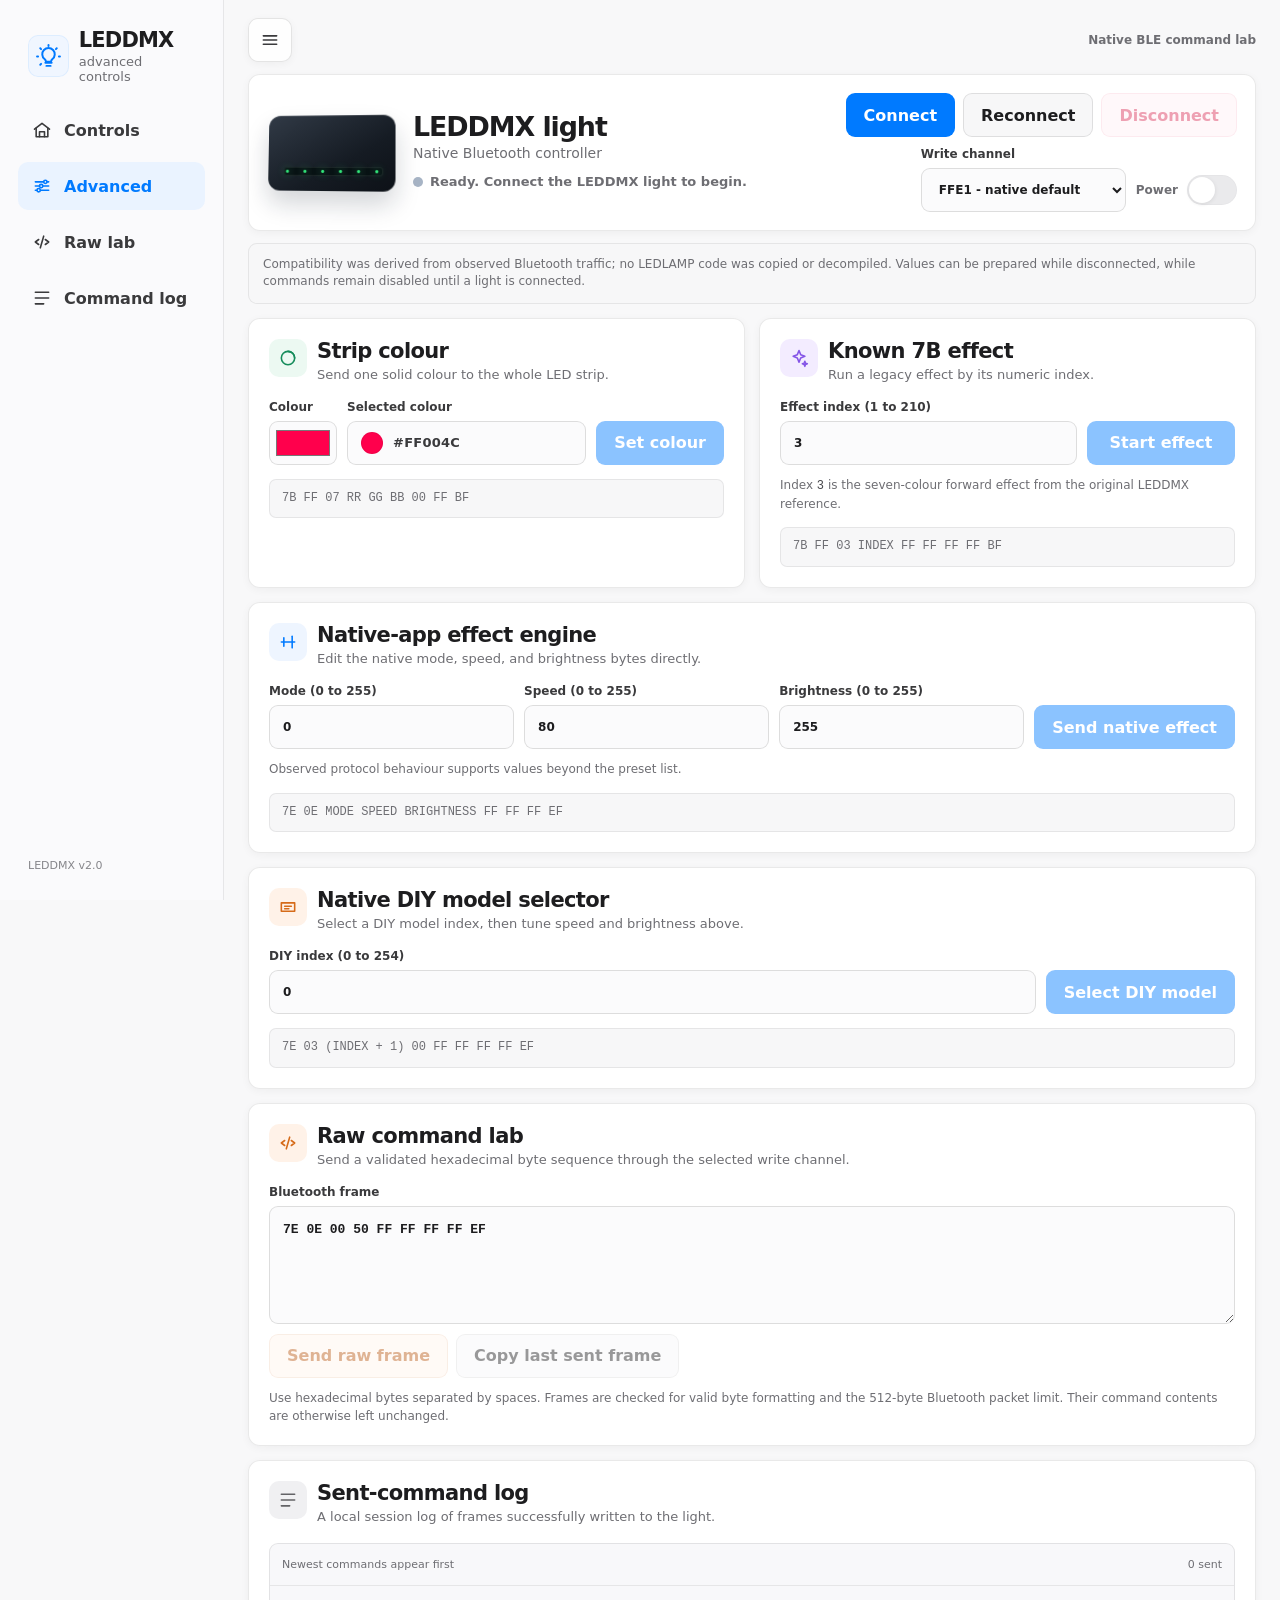
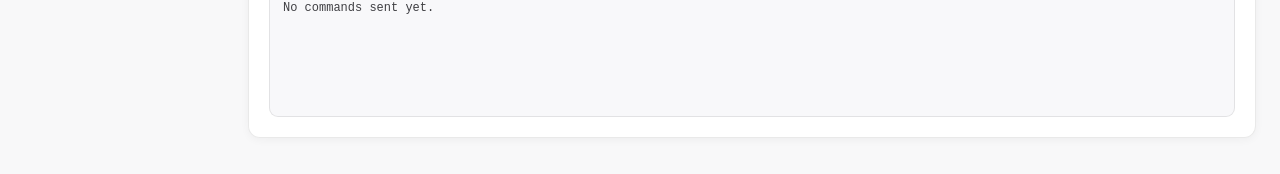
==== advanced.html @ a2bfce5e "chore: prepare open-source v2.0 release Add MIT licensing and repository hygiene, remove the device-" ====
<!doctype html>
<html lang="en">
<head>
  <meta charset="utf-8">
  <meta name="viewport" content="width=device-width, initial-scale=1, viewport-fit=cover">
  <meta name="theme-color" content="#f5f5f7">
  <link rel="icon" href="assets/favicon.svg" type="image/svg+xml">
  <title>LEDDMX advanced controls</title>
  <link rel="stylesheet" href="assets/css/shared.css">
  <link rel="stylesheet" href="assets/css/advanced.css">
</head>
<body class="page-advanced">
  <a class="skip-link" href="#top">Skip to advanced controls</a>
  <div class="app-shell">
    <aside class="sidebar" id="sidebar" aria-label="LEDDMX navigation">
      <div class="brand">
        <div class="brand-mark" aria-hidden="true">
          <svg class="icon lg" viewBox="0 0 24 24"><path d="M9 18h6"/><path d="M10 21h4"/><path d="M8.2 14.5A6 6 0 1 1 15.8 14.5c-.9.8-1.3 1.5-1.4 2.5H9.6c-.1-1-.5-1.7-1.4-2.5Z"/><path d="M12 2V1"/><path d="m4.9 4.9-.8-.8"/><path d="M2 12H1"/><path d="m4.9 19.1-.8.8"/><path d="m19.1 4.9.8-.8"/><path d="M22 12h1"/></svg>
        </div>
        <div><strong>LEDDMX</strong><small>advanced controls</small></div>
      </div>

      <nav class="nav" aria-label="Primary navigation">
        <a href="index.html">
          <svg class="icon" viewBox="0 0 24 24" aria-hidden="true"><path d="M3 11 12 4l9 7"/><path d="M5 10v10h14V10"/><path d="M9 20v-6h6v6"/></svg>
          <span>Controls</span>
        </a>
        <a class="active" href="advanced.html" aria-current="page">
          <svg class="icon" viewBox="0 0 24 24" aria-hidden="true"><path d="M4 7h10"/><path d="M18 7h2"/><circle cx="16" cy="7" r="2"/><path d="M4 17h2"/><path d="M10 17h10"/><circle cx="8" cy="17" r="2"/><path d="M4 12h5"/><path d="M13 12h7"/><circle cx="11" cy="12" r="2"/></svg>
          <span>Advanced</span>
        </a>
        <a href="#raw-lab">
          <svg class="icon" viewBox="0 0 24 24" aria-hidden="true"><path d="m8 9-4 3 4 3"/><path d="m16 9 4 3-4 3"/><path d="m14 5-4 14"/></svg>
          <span>Raw lab</span>
        </a>
        <a href="#command-log">
          <svg class="icon" viewBox="0 0 24 24" aria-hidden="true"><path d="M4 5h16"/><path d="M4 12h16"/><path d="M4 19h10"/></svg>
          <span>Command log</span>
        </a>
      </nav>
      <div class="sidebar-spacer"></div>
      <div class="sidebar-footer">LEDDMX v2.0</div>
    </aside>

    <button class="sidebar-overlay" id="sidebar-overlay" type="button" aria-label="Close navigation"></button>

    <main class="main" id="top" tabindex="-1">
      <noscript><p class="noscript-notice">JavaScript is required to connect to and control the LEDDMX light.</p></noscript>
      <div class="app-topbar">
        <button class="menu-button" id="menu-button" type="button" aria-label="Toggle navigation" aria-controls="sidebar" aria-expanded="false">
          <svg class="icon" viewBox="0 0 24 24" aria-hidden="true"><path d="M4 7h16M4 12h16M4 17h16"/></svg>
        </button>
        <div class="topbar-brand">
          <div class="brand-mark" aria-hidden="true"><svg class="icon" viewBox="0 0 24 24"><path d="M9 18h6"/><path d="M10 21h4"/><path d="M8.2 14.5A6 6 0 1 1 15.8 14.5c-.9.8-1.3 1.5-1.4 2.5H9.6c-.1-1-.5-1.7-1.4-2.5Z"/></svg></div>
          <div><strong>LEDDMX</strong><small>advanced controls</small></div>
        </div>
        <div class="topbar-spacer"></div>
        <div class="page-kicker">Native BLE command lab</div>
      </div>

      <section class="device-card" aria-label="Device connection">
        <div class="device-info">
          <div class="device-render" aria-hidden="true"></div>
          <div class="device-copy">
            <h1 id="device-name">LEDDMX light</h1>
            <div class="model">Native Bluetooth controller</div>
            <p id="status" role="status"><span class="live-dot"></span>Ready. Connect the LEDDMX light to begin.</p>
          </div>
        </div>
        <div class="device-actions">
          <div class="connection-actions">
            <button id="connect" class="primary" type="button">Connect</button>
            <button id="reconnect" type="button">Reconnect</button>
            <button id="disconnect" class="danger" type="button" disabled>Disconnect</button>
          </div>
          <div class="channel-row">
            <label class="channel-field">Write channel
              <select id="write-channel">
                <option value="ffe1">FFE1 - native default</option>
                <option value="ffe2" disabled>FFE2 - if exposed</option>
              </select>
            </label>
            <div class="power-control">
              <span>Power</span>
              <button id="power-toggle" class="power-toggle" type="button" role="switch" aria-checked="false" aria-pressed="false" aria-label="Toggle light power" disabled></button>
            </div>
          </div>
        </div>
      </section>

      <div class="intro-strip">Compatibility was derived from observed Bluetooth traffic; no LEDLAMP code was copied or decompiled. Values can be prepared while disconnected, while commands remain disabled until a light is connected.</div>

      <div class="dashboard-grid">
        <section class="card">
          <div class="card-head">
            <div class="section-icon green"><svg class="icon" viewBox="0 0 24 24" aria-hidden="true"><circle cx="12" cy="12" r="8"/><path d="M12 4a8 8 0 0 1 8 8"/></svg></div>
            <div><h2>Strip colour</h2><p>Send one solid colour to the whole LED strip.</p></div>
          </div>
          <div class="colour-control">
            <label>Colour
              <input id="colour" type="color" value="#ff004c" aria-label="Whole-strip colour">
            </label>
            <label>Selected colour
              <div class="colour-preview"><span class="colour-dot" id="colour-dot"></span><span id="colour-hex">#FF004C</span></div>
            </label>
            <button id="set-colour" class="primary send-button" type="button" data-send-action disabled>Set colour</button>
          </div>
          <p class="protocol">7B FF 07 RR GG BB 00 FF BF</p>
        </section>

        <section class="card">
          <div class="card-head">
            <div class="section-icon purple"><svg class="icon" viewBox="0 0 24 24" aria-hidden="true"><path d="M12 3 14 8l5 2-5 2-2 5-2-5-5-2 5-2 2-5Z"/><path d="m19 16 .8 2.2L22 19l-2.2.8L19 22l-.8-2.2L16 19l2.2-.8L19 16Z"/></svg></div>
            <div><h2>Known 7B effect</h2><p>Run a legacy effect by its numeric index.</p></div>
          </div>
          <div class="field-row two">
            <label>Effect index (1 to 210)
              <input id="legacy-effect" type="number" min="1" max="210" value="3" inputmode="numeric">
            </label>
            <button id="send-legacy-effect" class="primary send-button" type="button" data-send-action disabled>Start effect</button>
          </div>
          <p class="hint">Index <code>3</code> is the seven-colour forward effect from the original LEDDMX reference.</p>
          <p class="protocol">7B FF 03 INDEX FF FF FF FF BF</p>
        </section>

        <section class="card full">
          <div class="card-head">
            <div class="section-icon"><svg class="icon" viewBox="0 0 24 24" aria-hidden="true"><path d="M4 12h16"/><path d="M7 7v10"/><path d="M17 5v14"/></svg></div>
            <div><h2>Native-app effect engine</h2><p>Edit the native mode, speed, and brightness bytes directly.</p></div>
          </div>
          <div class="field-row four">
            <label>Mode (0 to 255)
              <input id="native-mode" type="number" min="0" max="255" value="0" inputmode="numeric">
            </label>
            <label>Speed (0 to 255)
              <input id="native-speed" type="number" min="0" max="255" value="80" inputmode="numeric">
            </label>
            <label>Brightness (0 to 255)
              <input id="native-brightness" type="number" min="0" max="255" value="255" inputmode="numeric">
            </label>
            <button id="send-native-effect" class="primary send-button" type="button" data-send-action disabled>Send native effect</button>
          </div>
          <p class="hint">Observed protocol behaviour supports values beyond the preset list.</p>
          <p class="protocol">7E 0E MODE SPEED BRIGHTNESS FF FF FF EF</p>
        </section>

        <section class="card full">
          <div class="card-head">
            <div class="section-icon orange"><svg class="icon" viewBox="0 0 24 24" aria-hidden="true"><path d="M4 7h16v10H4z"/><path d="M8 11h8"/><path d="M8 14h5"/></svg></div>
            <div><h2>Native DIY model selector</h2><p>Select a DIY model index, then tune speed and brightness above.</p></div>
          </div>
          <div class="field-row two">
            <label>DIY index (0 to 254)
              <input id="diy-index" type="number" min="0" max="254" value="0" inputmode="numeric">
            </label>
            <button id="send-diy-model" class="primary send-button" type="button" data-send-action disabled>Select DIY model</button>
          </div>
          <p class="protocol">7E 03 (INDEX + 1) 00 FF FF FF FF EF</p>
        </section>

        <section class="card full" id="raw-lab">
          <div class="card-head">
            <div class="section-icon orange"><svg class="icon" viewBox="0 0 24 24" aria-hidden="true"><path d="m8 9-4 3 4 3"/><path d="m16 9 4 3-4 3"/><path d="m14 5-4 14"/></svg></div>
            <div><h2>Raw command lab</h2><p>Send a validated hexadecimal byte sequence through the selected write channel.</p></div>
          </div>
          <label>Bluetooth frame
            <textarea id="raw-frame" spellcheck="false" aria-label="Raw hexadecimal Bluetooth frame">7E 0E 00 50 FF FF FF FF EF</textarea>
          </label>
          <div class="raw-actions">
            <button id="send-raw" class="warn" type="button" data-send-action disabled>Send raw frame</button>
            <button id="copy-last" type="button" disabled>Copy last sent frame</button>
          </div>
          <p class="hint">Use hexadecimal bytes separated by spaces. Frames are checked for valid byte formatting and the 512-byte Bluetooth packet limit. Their command contents are otherwise left unchanged.</p>
        </section>

        <section class="card full" id="command-log">
          <div class="card-head">
            <div class="section-icon gray"><svg class="icon" viewBox="0 0 24 24" aria-hidden="true"><path d="M4 5h16"/><path d="M4 12h16"/><path d="M4 19h10"/></svg></div>
            <div><h2>Sent-command log</h2><p>A local session log of frames successfully written to the light.</p></div>
          </div>
          <div class="log-shell">
            <div class="log-toolbar"><span>Newest commands appear first</span><span id="log-count">0 sent</span></div>
            <div id="log" aria-live="polite">No commands sent yet.</div>
          </div>
        </section>
      </div>
    </main>
  </div>

  <div class="toast" id="toast" role="status" aria-live="polite"></div>
  <script type="module" src="assets/js/advanced.js"></script>
</body>
</html>
---- assets/css/shared.css ----
:root {
  color-scheme: light;
  font-family: -apple-system, BlinkMacSystemFont, "SF Pro Text", "SF Pro Display", "Helvetica Neue", system-ui, sans-serif;
  --ink: #1d1d1f;
  --muted: #6e6e73;
  --background: #f5f5f7;
  --line: rgba(0, 0, 0, .10);
  --blue: #007aff;
  --blue-soft: #eaf3ff;
  --radius-card: 12px;
  --radius-control: 9px;
  --radius-small: 7px;
  --shadow: 0 2px 8px rgba(0, 0, 0, .045);
  background: var(--background);
  color: var(--ink);
}

* { box-sizing: border-box; }

html {
  scroll-behavior: smooth;
  -webkit-font-smoothing: antialiased;
  -moz-osx-font-smoothing: grayscale;
}

body { margin: 0; min-height: 100vh; background: var(--background); color: var(--ink); }
body.menu-open { overflow: hidden; }
button, input, select, textarea { font: inherit; }
button { -webkit-tap-highlight-color: transparent; touch-action: manipulation; }
a { color: inherit; }

:where(button, a, select, input, textarea, summary, [tabindex]):focus-visible {
  outline: 3px solid rgba(0, 122, 255, .30);
  outline-offset: 2px;
}

.icon { width: 20px; height: 20px; display: block; fill: none; stroke: currentColor; stroke-width: 1.9; stroke-linecap: round; stroke-linejoin: round; }
.icon.lg { width: 24px; height: 24px; }
.skip-link { position: fixed; top: 8px; left: 8px; z-index: 1000; padding: 10px 14px; border-radius: var(--radius-control); background: var(--ink); color: #fff; font-weight: 600; text-decoration: none; transform: translateY(-150%); }
.skip-link:focus { transform: translateY(0); }
.noscript-notice { margin: 10px 0 16px; padding: 12px 14px; border: 1px solid rgba(185, 87, 18, .22); border-radius: var(--radius-control); background: #fff4ec; color: #8a410d; line-height: 1.45; }

/* Shared shell and device primitives; page sheets supply only visual variants. */
.app-shell { width: min(1500px, 100%); min-height: 100vh; margin: 0 auto; display: grid; grid-template-columns: 224px minmax(0, 1fr); background: rgba(255, 255, 255, .28); transition: grid-template-columns .24s ease; }
body.sidebar-collapsed .app-shell { grid-template-columns: 0 minmax(0, 1fr); }
.sidebar { position: sticky; top: 0; height: 100vh; z-index: 50; min-width: 224px; padding: 26px 18px 24px; display: flex; flex-direction: column; overflow: hidden; background: rgba(250, 250, 252, .91); border-right: 1px solid rgba(0, 0, 0, .08); backdrop-filter: blur(26px) saturate(140%); transition: transform .24s ease, opacity .2s ease; }
body.sidebar-collapsed .sidebar { transform: translateX(-100%); opacity: 0; pointer-events: none; }
.brand { display: flex; gap: 10px; align-items: center; padding: 2px 10px 22px; }
.brand strong { display: block; font-size: 21px; letter-spacing: -.04em; }
.brand small { display: block; color: var(--muted); margin-top: 2px; font-size: 13px; }
.nav { display: grid; gap: 8px; }
.nav a { min-height: 48px; padding: 0 14px; border-radius: 10px; display: flex; align-items: center; gap: 12px; text-decoration: none; color: #3a3a3c; font-weight: 600; }
.nav a.active { color: var(--blue); background: var(--blue-soft); }
.sidebar-spacer, .topbar-spacer { flex: 1; }
.sidebar-footer { padding: 14px 10px 2px; color: #86868b; font-size: 11px; line-height: 1.35; }
.main { min-width: 0; padding: 14px 24px 34px; }
.app-topbar { min-height: 52px; display: flex; align-items: center; gap: 12px; margin-bottom: 8px; }
.menu-button { width: 44px; min-width: 44px; height: 44px; min-height: 44px; padding: 0; display: grid; place-items: center; border: 1px solid var(--line); border-radius: 10px; color: #3a3a3c; background: rgba(255, 255, 255, .78); box-shadow: var(--shadow); cursor: pointer; }
.topbar-brand { display: none; align-items: center; gap: 9px; min-width: 0; }
.topbar-brand strong { display: block; font-size: 18px; letter-spacing: -.04em; }
.topbar-brand small { display: block; color: var(--muted); font-size: 11px; }
.sidebar-overlay { display: none; position: fixed; inset: 0; z-index: 45; border: 0; border-radius: 0; background: rgba(24, 39, 65, .20); backdrop-filter: blur(4px); padding: 0; min-height: 0; }
.device-card, .card { border: 1px solid rgba(0, 0, 0, .085); background: var(--panel); backdrop-filter: blur(20px) saturate(145%); box-shadow: var(--shadow); }
.device-card { border-radius: var(--radius-card); padding: 18px; display: grid; grid-template-columns: minmax(320px, 1fr) auto; align-items: center; gap: 18px; }
.device-info { display: flex; align-items: center; gap: 18px; min-width: 0; }
.device-copy { min-width: 0; }
.device-copy h1 { margin: 0; font-size: clamp(21px, 2.1vw, 29px); letter-spacing: -.04em; white-space: nowrap; overflow: hidden; text-overflow: ellipsis; }
.device-copy .model { color: var(--muted); font-size: 14px; margin-top: 3px; }
#status { margin: 9px 0 0; min-height: 24px; display: flex; align-items: center; gap: 7px; color: var(--muted); font-size: 13px; font-weight: 600; line-height: 1.35; }
#status.connected { color: #128b61; }
.live-dot { display: inline-block; width: 10px; height: 10px; border-radius: 50%; background: #a7b4c5; flex: 0 0 auto; }
.live-dot.on { background: #18c783; box-shadow: 0 0 0 5px rgba(24, 199, 131, .10); }
.connection-actions { display: flex; flex-wrap: wrap; justify-content: flex-end; gap: 10px; }
.card { border-radius: var(--radius-card); padding: 20px; min-width: 0; }
.card-head { display: flex; align-items: flex-start; gap: 10px; margin-bottom: 16px; }
.card-head p { margin: 3px 0 0; color: var(--muted); font-size: 13px; line-height: 1.4; }
.dashboard-grid { display: grid; grid-template-columns: repeat(2, minmax(0, 1fr)); gap: 14px; margin-top: 14px; }
.preview-label-tight { margin-top: 0; }

@supports (min-height: 100dvh) { body { min-height: 100dvh; } }
@supports not ((backdrop-filter: blur(1px)) or (-webkit-backdrop-filter: blur(1px))) { .sidebar, .device-card, .card { background: #fff; } }
@media (prefers-reduced-motion: reduce) { html { scroll-behavior: auto; } *, *::before, *::after { scroll-behavior: auto !important; transition-duration: .01ms !important; animation-duration: .01ms !important; animation-iteration-count: 1 !important; } }
@media (max-width: 900px) { .app-shell, body.sidebar-collapsed .app-shell { display: block; width: 100%; } .sidebar { position: fixed; left: 0; top: 0; bottom: 0; width: min(82vw, 310px); min-width: 0; height: 100dvh; transform: translateX(-105%); opacity: 1; pointer-events: auto; box-shadow: 18px 0 48px rgba(35, 59, 92, .18); } body.sidebar-collapsed .sidebar { transform: translateX(-105%); opacity: 1; pointer-events: auto; } body.menu-open .sidebar, body.menu-open.sidebar-collapsed .sidebar { transform: translateX(0); } body.menu-open .sidebar-overlay { display: block; } .main { padding: 10px 14px 34px; } .topbar-brand { display: flex; } .device-card { grid-template-columns: 1fr; gap: 14px; padding: 16px; } .connection-actions { justify-content: stretch; } .connection-actions button { flex: 1 1 30%; min-width: 0; padding-inline: 8px; } .dashboard-grid { grid-template-columns: 1fr; } }
@media (max-width: 620px) { .main { padding-inline: 10px; } .device-info { align-items: flex-start; } .device-render { width: 82px; height: 54px; } .device-copy h1 { font-size: 18px; white-space: normal; } .device-copy .model, #status { font-size: 12px; } .card { padding: 16px; } }
---- assets/css/advanced.css ----
:root {
      --panel: rgba(255,255,255,.90);
      --green: #34c759;
      --red: #d92d55;
      --purple: #8555e7;
      --orange: #d66b19;
    }
    .page-advanced :where(button, a, select, input, textarea, [tabindex]):focus-visible {
      outline: 3px solid rgba(0,122,255,.28);
    }

    .icon.sm { width: 17px; height: 17px; }

    .app-shell {
      width: min(1500px, 100%);
      min-height: 100vh;
      margin: 0 auto;
      display: grid;
      grid-template-columns: 224px minmax(0,1fr);
      background: rgba(255,255,255,.28);
      transition: grid-template-columns .24s ease;
    }
    body.sidebar-collapsed .app-shell { grid-template-columns: 0 minmax(0,1fr); }

    .sidebar {
      position: sticky; top: 0; height: 100vh; z-index: 50;
      min-width: 224px; padding: 26px 18px 24px;
      display: flex; flex-direction: column; overflow: hidden;
      background: rgba(250,250,252,.91); border-right: 1px solid rgba(0,0,0,.08);
      backdrop-filter: blur(26px) saturate(140%);
      transition: transform .24s ease, opacity .2s ease;
    }
    body.sidebar-collapsed .sidebar { transform: translateX(-100%); opacity: 0; pointer-events: none; }
    .brand { display: flex; gap: 10px; align-items: center; padding: 2px 10px 22px; }
    .brand-mark {
      width: 42px; height: 42px; border-radius: 10px; display: grid; place-items: center;
      color: var(--blue); background: #f0f6ff; box-shadow: inset 0 0 0 1px rgba(0,122,255,.08);
    }
    .brand-mark .icon { width: 25px; height: 25px; }
    .brand strong { display: block; font-size: 21px; letter-spacing: -.04em; }
    .brand small { display: block; color: var(--muted); margin-top: 2px; font-size: 13px; }
    .nav { display: grid; gap: 8px; }
    .nav a {
      min-height: 48px; padding: 0 14px; border-radius: 10px;
      display: flex; align-items: center; gap: 12px; text-decoration: none;
      color: #3a3a3c; font-weight: 600;
    }
    .nav a.active { color: var(--blue); background: var(--blue-soft); }
    .sidebar-spacer { flex: 1; }
    .sidebar-footer { padding: 14px 10px 2px; color: #86868b; font-size: 11px; line-height: 1.35; }

    .main { min-width: 0; padding: 14px 24px 36px; }
    .app-topbar { min-height: 52px; display: flex; align-items: center; gap: 12px; margin-bottom: 8px; }
    .menu-button {
      width: 44px; min-width: 44px; height: 44px; min-height: 44px; padding: 0;
      display: grid; place-items: center; border: 1px solid var(--line); border-radius: 10px;
      color: #3a3a3c; background: rgba(255,255,255,.78); box-shadow: var(--shadow); cursor: pointer;
    }
    .topbar-brand { display: none; align-items: center; gap: 9px; min-width: 0; }
    .topbar-brand .brand-mark { width: 38px; height: 38px; border-radius: 9px; }
    .topbar-brand strong { display: block; font-size: 18px; letter-spacing: -.04em; }
    .topbar-brand small { display: block; color: var(--muted); font-size: 11px; }
    .topbar-spacer { flex: 1; }
    .page-kicker { color: var(--muted); font-size: 12px; font-weight: 600; }
    .sidebar-overlay {
      display: none; position: fixed; inset: 0; z-index: 45; border: 0; border-radius: 0;
      background: rgba(24,39,65,.20); backdrop-filter: blur(4px); padding: 0; min-height: 0;
    }

    .device-card, .card {
      border: 1px solid rgba(0,0,0,.085); background: var(--panel);
      backdrop-filter: blur(20px) saturate(145%); box-shadow: var(--shadow);
    }
    .device-card {
      border-radius: var(--radius-card); padding: 18px;
      display: grid; grid-template-columns: minmax(320px,1fr) auto; align-items: center; gap: 18px;
    }
    .device-info { display: flex; align-items: center; gap: 18px; min-width: 0; }
    .device-render {
      width: 128px; height: 76px; border-radius: 12px; position: relative; flex: 0 0 auto;
      background: linear-gradient(150deg,#303945 2%,#151b23 62%,#0d1117);
      box-shadow: 0 13px 24px rgba(18,29,43,.18), inset 0 1px 0 rgba(255,255,255,.15);
      transform: perspective(500px) rotateY(-8deg) rotateX(4deg);
    }
    .device-render::before {
      content: ""; position: absolute; left: 16px; right: 12px; bottom: 15px; height: 9px;
      border-radius: 3px; background: #091014; box-shadow: inset 0 0 0 1px rgba(255,255,255,.08);
    }
    .device-render::after {
      content: "• • • • • •"; letter-spacing: 4px; color: #32e67a; font-size: 11px;
      position: absolute; right: 11px; bottom: 13px; text-shadow: 0 0 8px #32e67a;
    }
    .device-copy { min-width: 0; }
    .device-copy h1 { margin: 0; font-size: clamp(21px,2.1vw,29px); letter-spacing: -.04em; white-space: nowrap; overflow: hidden; text-overflow: ellipsis; }
    .device-copy .model { color: var(--muted); font-size: 14px; margin-top: 3px; }
    #status {
      margin: 9px 0 0; min-height: 24px; display: flex; align-items: center; gap: 7px;
      color: var(--muted); font-size: 13px; font-weight: 600; line-height: 1.35;
    }
    #status.connected { color: #128b61; }
    .live-dot { width: 10px; height: 10px; border-radius: 50%; background: #a7b4c5; flex: 0 0 auto; }
    .live-dot.on { background: #18c783; box-shadow: 0 0 0 5px rgba(24,199,131,.10); }

    .device-actions { display: grid; gap: 10px; justify-items: end; }
    .connection-actions { display: flex; flex-wrap: wrap; gap: 8px; justify-content: flex-end; }
    .channel-row { display: flex; align-items: end; gap: 10px; justify-content: flex-end; flex-wrap: wrap; }
    .channel-field { min-width: 205px; }
    .power-control { display: flex; align-items: center; gap: 9px; min-height: 44px; }
    .power-control > span { color: var(--muted); font-size: 12px; font-weight: 600; }
    .power-toggle {
      width: 50px; min-width: 50px; height: 44px; min-height: 44px; padding: 0; border: 0; border-radius: 999px;
      background: transparent; position: relative; box-shadow: none;
    }
    .power-toggle::before {
      content: ""; position: absolute; width: 50px; height: 30px; top: 7px; left: 0; border-radius: 999px;
      background: #d1d1d6; box-shadow: inset 0 0 0 1px rgba(0,0,0,.05); transition: background-color .18s ease;
    }
    .power-toggle::after {
      content: ""; position: absolute; width: 26px; height: 26px; top: 9px; left: 2px; border-radius: 50%;
      background: #fff; box-shadow: 0 1px 4px rgba(0,0,0,.22); transition: transform .18s ease;
    }
    .power-toggle[aria-pressed="true"]::before { background: var(--green); }
    .power-toggle[aria-pressed="true"]::after { transform: translateX(20px); }

    button {
      min-height: 44px; padding: 0 17px; border: 1px solid var(--line); border-radius: var(--radius-control);
      background: #f7f7f8; color: var(--ink); font-weight: 600; cursor: pointer; box-shadow: none;
      transition: background-color .15s ease, transform .15s ease;
    }
    button:hover:not(:disabled) { background: #f0f0f2; }
    button:active:not(:disabled) { transform: scale(.99); }
    button.primary { background: var(--blue); color: white; border-color: transparent; }
    button.primary:hover:not(:disabled) { background: #0874e3; }
    button.danger { background: #fff0f4; color: var(--red); border-color: rgba(217,45,85,.15); }
    button.warn { background: #fff4ec; color: #b95712; border-color: rgba(185,87,18,.17); }
    button:disabled, input:disabled, select:disabled, textarea:disabled { opacity: .45; cursor: not-allowed; }

    label { display: grid; gap: 7px; font-size: 12px; font-weight: 600; color: #3a3a3c; }
    input, select, textarea {
      width: 100%; min-height: 44px; padding: 0 13px; border: 1px solid rgba(0,0,0,.12);
      border-radius: var(--radius-control); background: #fbfbfc; color: var(--ink); outline: none;
    }
    input[type="number"] { font-variant-numeric: tabular-nums; }
    input[type="color"] { width: 68px; min-width: 68px; padding: 4px; cursor: pointer; }
    textarea {
      min-height: 118px; padding: 13px; resize: vertical; line-height: 1.55;
      font-family: ui-monospace, SFMono-Regular, Menlo, Monaco, Consolas, "Liberation Mono", monospace;
      font-size: 13px;
    }

    .intro-strip {
      margin-top: 12px; padding: 12px 14px; border-radius: var(--radius-control);
      background: #f7f7f8; border: 1px solid rgba(0,0,0,.075); color: var(--muted);
      font-size: 12px; line-height: 1.45;
    }

    .dashboard-grid { display: grid; grid-template-columns: repeat(2,minmax(0,1fr)); gap: 14px; margin-top: 14px; }
    .card { border-radius: var(--radius-card); padding: 20px; min-width: 0; }
    .card.full { grid-column: 1 / -1; }
    .card-head { display: flex; align-items: flex-start; gap: 10px; margin-bottom: 16px; }
    .section-icon {
      width: 38px; height: 38px; border-radius: 10px; display: grid; place-items: center;
      background: #eef5ff; color: var(--blue); flex: 0 0 auto;
    }
    .section-icon.purple { background: #f3ecff; color: var(--purple); }
    .section-icon.orange { background: #fff2e8; color: var(--orange); }
    .section-icon.green { background: #ecf9f2; color: #168c5b; }
    .section-icon.gray { background: #f0f0f2; color: #636366; }
    .card-head h2 { margin: 0; font-size: 21px; letter-spacing: -.03em; }
    .card-head p { margin: 3px 0 0; color: var(--muted); font-size: 13px; line-height: 1.4; }

    .field-row { display: grid; grid-template-columns: repeat(3,minmax(0,1fr)); gap: 10px; align-items: end; }
    .field-row.two { grid-template-columns: minmax(0,1fr) auto; }
    .field-row.four { grid-template-columns: repeat(3,minmax(0,1fr)) auto; }
    .field-row .send-button { min-width: 148px; }
    .colour-control { display: grid; grid-template-columns: 68px minmax(0,1fr) auto; gap: 10px; align-items: end; }
    .colour-preview {
      min-height: 44px; border: 1px solid rgba(0,0,0,.12); border-radius: var(--radius-control);
      display: flex; align-items: center; gap: 10px; padding: 0 13px; background: #fbfbfc; min-width: 0;
    }
    .colour-dot { width: 22px; height: 22px; border-radius: 50%; background: #ff004c; box-shadow: inset 0 0 0 1px rgba(0,0,0,.06); flex: 0 0 auto; }
    #colour-hex { font-size: 13px; font-weight: 600; letter-spacing: .02em; }

    .protocol {
      margin: 14px 0 0; padding: 10px 12px; border: 1px solid rgba(0,0,0,.075); border-radius: var(--radius-small);
      background: #f7f7f8; color: #6e6e73;
      font: 12px/1.45 ui-monospace, SFMono-Regular, Menlo, Monaco, Consolas, "Liberation Mono", monospace;
      overflow-wrap: anywhere;
    }
    code { font-family: ui-monospace, SFMono-Regular, Menlo, Monaco, Consolas, "Liberation Mono", monospace; color: #47474b; }
    .hint { color: var(--muted); font-size: 12px; line-height: 1.48; margin: 12px 0 0; }

    .raw-actions { display: flex; gap: 8px; flex-wrap: wrap; margin-top: 10px; }
    .log-shell {
      border: 1px solid rgba(0,0,0,.09); border-radius: var(--radius-control); overflow: hidden; background: #f8f8fa;
    }
    .log-toolbar {
      min-height: 42px; display: flex; align-items: center; justify-content: space-between; gap: 10px;
      padding: 0 12px; border-bottom: 1px solid rgba(0,0,0,.075); color: var(--muted); font-size: 11px;
    }
    #log {
      min-height: 130px; max-height: 300px; overflow: auto; padding: 13px; white-space: pre-wrap;
      color: #3f3f43; font: 12px/1.55 ui-monospace, SFMono-Regular, Menlo, Monaco, Consolas, "Liberation Mono", monospace;
    }

    .toast {
      position: fixed; left: 50%; bottom: max(18px, env(safe-area-inset-bottom)); z-index: 100;
      max-width: min(92vw,460px); padding: 11px 15px; border-radius: 10px;
      background: rgba(30,30,32,.92); color: white; font-size: 13px; font-weight: 600;
      box-shadow: 0 8px 30px rgba(0,0,0,.18); backdrop-filter: blur(18px);
      opacity: 0; pointer-events: none; transform: translate(-50%,16px);
      transition: opacity .18s ease, transform .18s ease;
    }
    .toast.show { opacity: 1; transform: translate(-50%,0); }
    .toast.error { background: rgba(172,35,52,.95); }

    @media (max-width: 1180px) {
      .app-shell { grid-template-columns: 190px minmax(0,1fr); }
      body.sidebar-collapsed .app-shell { grid-template-columns: 0 minmax(0,1fr); }
      .sidebar { min-width: 190px; padding-inline: 14px; }
      .device-render { width: 104px; height: 66px; }
      .field-row.four { grid-template-columns: repeat(3,minmax(0,1fr)); }
      .field-row.four .send-button { grid-column: 1 / -1; }
    }

    @media (max-width: 980px) and (min-width: 901px) {
      .dashboard-grid { grid-template-columns: 1fr; }
      .card.full { grid-column: auto; }
    }

    @media (max-width: 900px) {
      .app-shell, body.sidebar-collapsed .app-shell { display: block; width: 100%; }
      .sidebar {
        position: fixed; left: 0; top: 0; bottom: 0; width: min(82vw,310px); min-width: 0; height: 100dvh;
        transform: translateX(-105%); opacity: 1; pointer-events: auto; box-shadow: 18px 0 48px rgba(35,59,92,.18);
      }
      body.sidebar-collapsed .sidebar { transform: translateX(-105%); opacity: 1; pointer-events: auto; }
      body.menu-open .sidebar, body.menu-open.sidebar-collapsed .sidebar { transform: translateX(0); }
      body.menu-open .sidebar-overlay { display: block; }
      .main { padding: 10px 14px 34px; }
      .topbar-brand { display: flex; }
      .page-kicker { display: none; }
      .device-card { grid-template-columns: 1fr; gap: 14px; padding: 16px; }
      .device-render { width: 92px; height: 58px; border-radius: 10px; }
      .device-copy h1 { font-size: 21px; }
      .device-actions { justify-items: stretch; }
      .connection-actions, .channel-row { justify-content: stretch; }
      .connection-actions button { flex: 1 1 30%; min-width: 0; padding-inline: 8px; }
      .channel-row { display: grid; grid-template-columns: minmax(0,1fr) auto; align-items: end; }
      .channel-field { min-width: 0; }
      .dashboard-grid { grid-template-columns: 1fr; }
      .card.full { grid-column: auto; }
    }

    @media (max-width: 620px) {
      .main { padding-inline: 10px; }
      .device-info { align-items: flex-start; }
      .device-render { width: 82px; height: 54px; }
      .device-copy h1 { font-size: 18px; white-space: normal; }
      .device-copy .model { font-size: 12px; }
      #status { font-size: 11px; }
      .connection-actions { display: grid; grid-template-columns: 1fr 1fr; }
      #disconnect { grid-column: 1 / -1; }
      .channel-row { grid-template-columns: 1fr; }
      .power-control { justify-content: flex-end; }
      .card { padding: 16px; }
      .card-head h2 { font-size: 20px; }
      .field-row, .field-row.two, .field-row.four { grid-template-columns: 1fr; }
      .field-row .send-button, .field-row.four .send-button { grid-column: auto; width: 100%; }
      .colour-control { grid-template-columns: 68px minmax(0,1fr); }
      .colour-control .send-button { grid-column: 1 / -1; }
      .raw-actions { display: grid; grid-template-columns: 1fr; }
      .raw-actions button { width: 100%; }
    }

    @media (max-width: 390px) {
      .device-render { display: none; }
      .connection-actions { grid-template-columns: 1fr; }
      #disconnect { grid-column: auto; }
    }
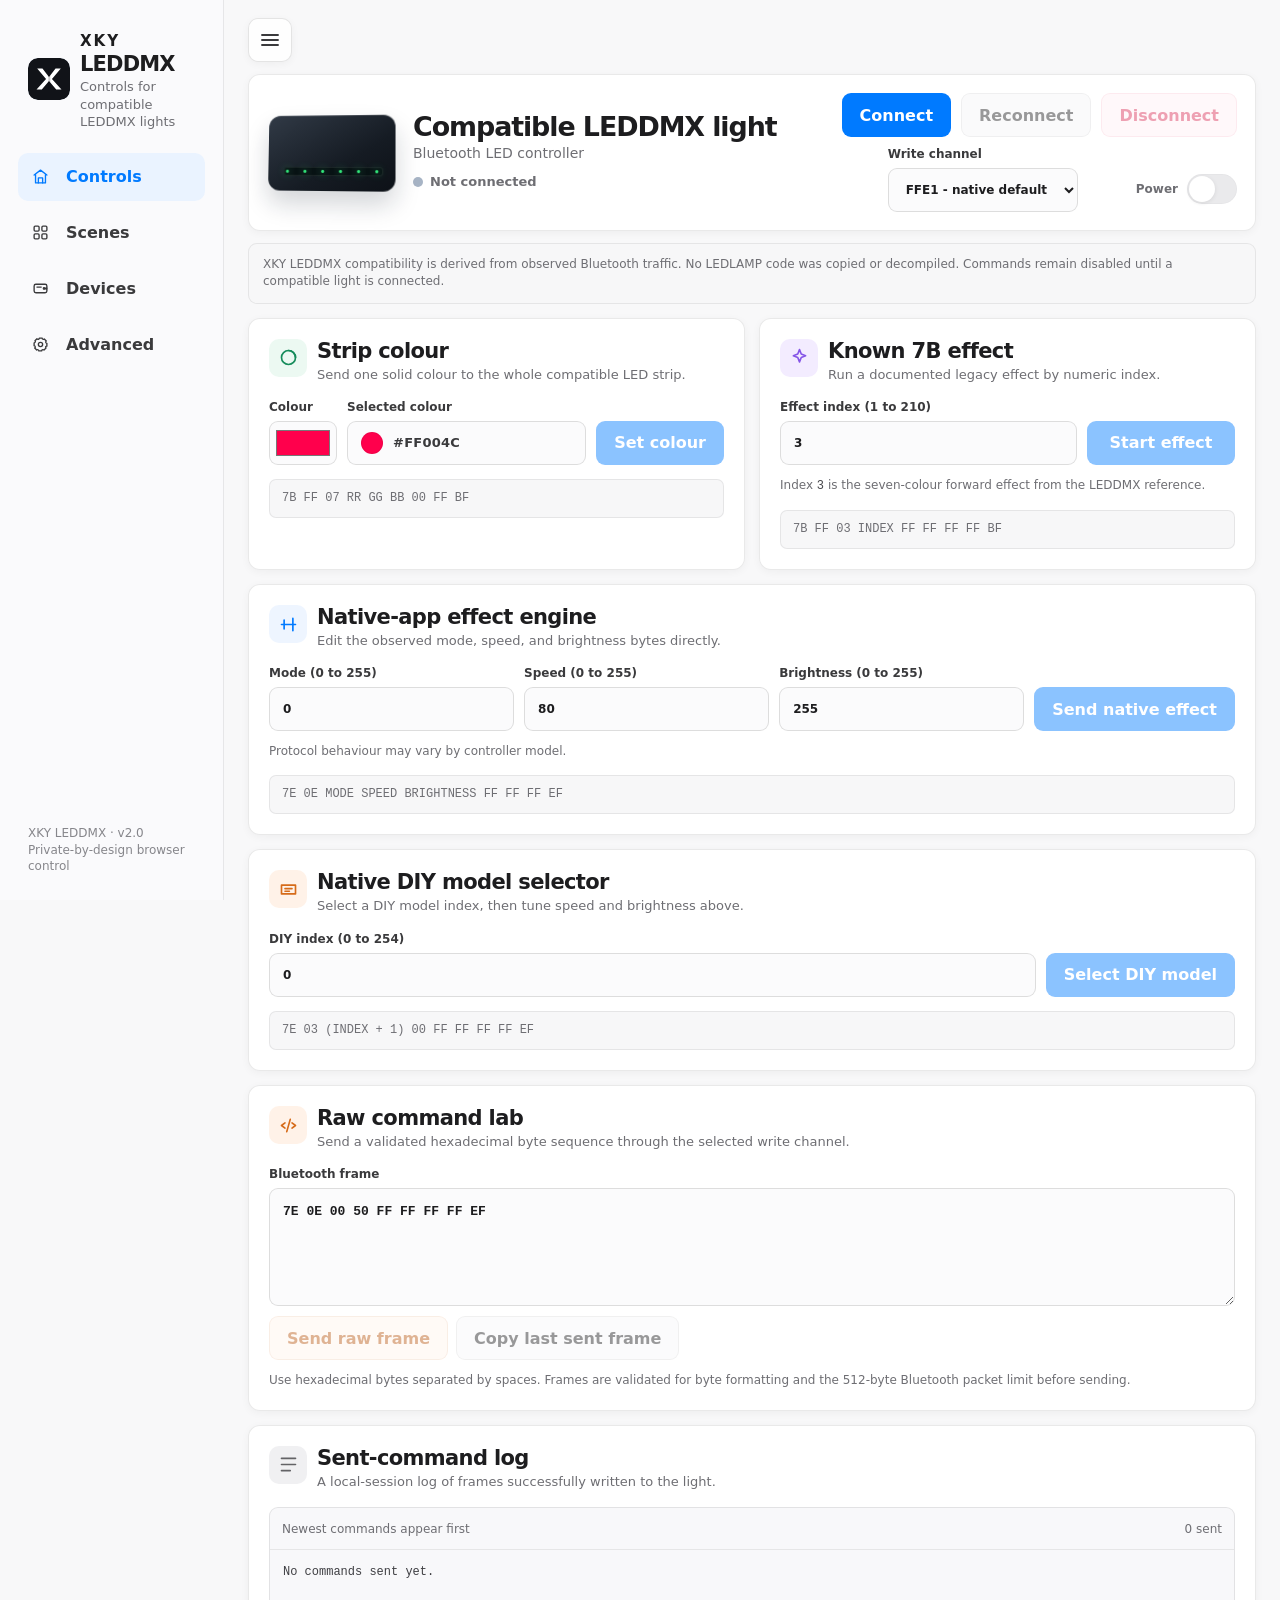
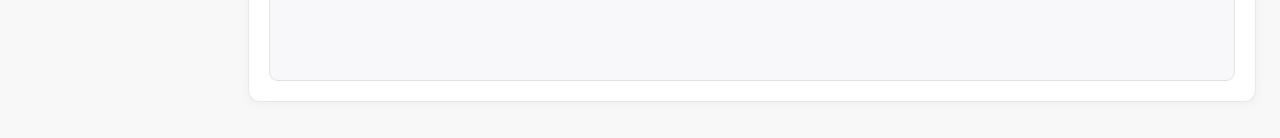
==== commit 1f4c7966: "feat: unify XKY LEDDMX controller views Move Easy and Advanced controls into a shared hash-routed co" ====
--- a/advanced.html
+++ b/advanced.html
@@ -3,191 +3,14 @@
 <head>
   <meta charset="utf-8">
   <meta name="viewport" content="width=device-width, initial-scale=1, viewport-fit=cover">
-  <meta name="theme-color" content="#f5f5f7">
+  <meta name="description" content="Open the XKY LEDDMX Advanced controls.">
+  <meta name="robots" content="noindex,follow">
+  <link rel="canonical" href="https://leddmx.63xky.com/#advanced">
   <link rel="icon" href="assets/favicon.svg" type="image/svg+xml">
-  <title>LEDDMX advanced controls</title>
-  <link rel="stylesheet" href="assets/css/shared.css">
-  <link rel="stylesheet" href="assets/css/advanced.css">
+  <title>Opening XKY LEDDMX Advanced controls</title>
 </head>
-<body class="page-advanced">
-  <a class="skip-link" href="#top">Skip to advanced controls</a>
-  <div class="app-shell">
-    <aside class="sidebar" id="sidebar" aria-label="LEDDMX navigation">
-      <div class="brand">
-        <div class="brand-mark" aria-hidden="true">
-          <svg class="icon lg" viewBox="0 0 24 24"><path d="M9 18h6"/><path d="M10 21h4"/><path d="M8.2 14.5A6 6 0 1 1 15.8 14.5c-.9.8-1.3 1.5-1.4 2.5H9.6c-.1-1-.5-1.7-1.4-2.5Z"/><path d="M12 2V1"/><path d="m4.9 4.9-.8-.8"/><path d="M2 12H1"/><path d="m4.9 19.1-.8.8"/><path d="m19.1 4.9.8-.8"/><path d="M22 12h1"/></svg>
-        </div>
-        <div><strong>LEDDMX</strong><small>advanced controls</small></div>
-      </div>
-
-      <nav class="nav" aria-label="Primary navigation">
-        <a href="index.html">
-          <svg class="icon" viewBox="0 0 24 24" aria-hidden="true"><path d="M3 11 12 4l9 7"/><path d="M5 10v10h14V10"/><path d="M9 20v-6h6v6"/></svg>
-          <span>Controls</span>
-        </a>
-        <a class="active" href="advanced.html" aria-current="page">
-          <svg class="icon" viewBox="0 0 24 24" aria-hidden="true"><path d="M4 7h10"/><path d="M18 7h2"/><circle cx="16" cy="7" r="2"/><path d="M4 17h2"/><path d="M10 17h10"/><circle cx="8" cy="17" r="2"/><path d="M4 12h5"/><path d="M13 12h7"/><circle cx="11" cy="12" r="2"/></svg>
-          <span>Advanced</span>
-        </a>
-        <a href="#raw-lab">
-          <svg class="icon" viewBox="0 0 24 24" aria-hidden="true"><path d="m8 9-4 3 4 3"/><path d="m16 9 4 3-4 3"/><path d="m14 5-4 14"/></svg>
-          <span>Raw lab</span>
-        </a>
-        <a href="#command-log">
-          <svg class="icon" viewBox="0 0 24 24" aria-hidden="true"><path d="M4 5h16"/><path d="M4 12h16"/><path d="M4 19h10"/></svg>
-          <span>Command log</span>
-        </a>
-      </nav>
-      <div class="sidebar-spacer"></div>
-      <div class="sidebar-footer">LEDDMX v2.0</div>
-    </aside>
-
-    <button class="sidebar-overlay" id="sidebar-overlay" type="button" aria-label="Close navigation"></button>
-
-    <main class="main" id="top" tabindex="-1">
-      <noscript><p class="noscript-notice">JavaScript is required to connect to and control the LEDDMX light.</p></noscript>
-      <div class="app-topbar">
-        <button class="menu-button" id="menu-button" type="button" aria-label="Toggle navigation" aria-controls="sidebar" aria-expanded="false">
-          <svg class="icon" viewBox="0 0 24 24" aria-hidden="true"><path d="M4 7h16M4 12h16M4 17h16"/></svg>
-        </button>
-        <div class="topbar-brand">
-          <div class="brand-mark" aria-hidden="true"><svg class="icon" viewBox="0 0 24 24"><path d="M9 18h6"/><path d="M10 21h4"/><path d="M8.2 14.5A6 6 0 1 1 15.8 14.5c-.9.8-1.3 1.5-1.4 2.5H9.6c-.1-1-.5-1.7-1.4-2.5Z"/></svg></div>
-          <div><strong>LEDDMX</strong><small>advanced controls</small></div>
-        </div>
-        <div class="topbar-spacer"></div>
-        <div class="page-kicker">Native BLE command lab</div>
-      </div>
-
-      <section class="device-card" aria-label="Device connection">
-        <div class="device-info">
-          <div class="device-render" aria-hidden="true"></div>
-          <div class="device-copy">
-            <h1 id="device-name">LEDDMX light</h1>
-            <div class="model">Native Bluetooth controller</div>
-            <p id="status" role="status"><span class="live-dot"></span>Ready. Connect the LEDDMX light to begin.</p>
-          </div>
-        </div>
-        <div class="device-actions">
-          <div class="connection-actions">
-            <button id="connect" class="primary" type="button">Connect</button>
-            <button id="reconnect" type="button">Reconnect</button>
-            <button id="disconnect" class="danger" type="button" disabled>Disconnect</button>
-          </div>
-          <div class="channel-row">
-            <label class="channel-field">Write channel
-              <select id="write-channel">
-                <option value="ffe1">FFE1 - native default</option>
-                <option value="ffe2" disabled>FFE2 - if exposed</option>
-              </select>
-            </label>
-            <div class="power-control">
-              <span>Power</span>
-              <button id="power-toggle" class="power-toggle" type="button" role="switch" aria-checked="false" aria-pressed="false" aria-label="Toggle light power" disabled></button>
-            </div>
-          </div>
-        </div>
-      </section>
-
-      <div class="intro-strip">Compatibility was derived from observed Bluetooth traffic; no LEDLAMP code was copied or decompiled. Values can be prepared while disconnected, while commands remain disabled until a light is connected.</div>
-
-      <div class="dashboard-grid">
-        <section class="card">
-          <div class="card-head">
-            <div class="section-icon green"><svg class="icon" viewBox="0 0 24 24" aria-hidden="true"><circle cx="12" cy="12" r="8"/><path d="M12 4a8 8 0 0 1 8 8"/></svg></div>
-            <div><h2>Strip colour</h2><p>Send one solid colour to the whole LED strip.</p></div>
-          </div>
-          <div class="colour-control">
-            <label>Colour
-              <input id="colour" type="color" value="#ff004c" aria-label="Whole-strip colour">
-            </label>
-            <label>Selected colour
-              <div class="colour-preview"><span class="colour-dot" id="colour-dot"></span><span id="colour-hex">#FF004C</span></div>
-            </label>
-            <button id="set-colour" class="primary send-button" type="button" data-send-action disabled>Set colour</button>
-          </div>
-          <p class="protocol">7B FF 07 RR GG BB 00 FF BF</p>
-        </section>
-
-        <section class="card">
-          <div class="card-head">
-            <div class="section-icon purple"><svg class="icon" viewBox="0 0 24 24" aria-hidden="true"><path d="M12 3 14 8l5 2-5 2-2 5-2-5-5-2 5-2 2-5Z"/><path d="m19 16 .8 2.2L22 19l-2.2.8L19 22l-.8-2.2L16 19l2.2-.8L19 16Z"/></svg></div>
-            <div><h2>Known 7B effect</h2><p>Run a legacy effect by its numeric index.</p></div>
-          </div>
-          <div class="field-row two">
-            <label>Effect index (1 to 210)
-              <input id="legacy-effect" type="number" min="1" max="210" value="3" inputmode="numeric">
-            </label>
-            <button id="send-legacy-effect" class="primary send-button" type="button" data-send-action disabled>Start effect</button>
-          </div>
-          <p class="hint">Index <code>3</code> is the seven-colour forward effect from the original LEDDMX reference.</p>
-          <p class="protocol">7B FF 03 INDEX FF FF FF FF BF</p>
-        </section>
-
-        <section class="card full">
-          <div class="card-head">
-            <div class="section-icon"><svg class="icon" viewBox="0 0 24 24" aria-hidden="true"><path d="M4 12h16"/><path d="M7 7v10"/><path d="M17 5v14"/></svg></div>
-            <div><h2>Native-app effect engine</h2><p>Edit the native mode, speed, and brightness bytes directly.</p></div>
-          </div>
-          <div class="field-row four">
-            <label>Mode (0 to 255)
-              <input id="native-mode" type="number" min="0" max="255" value="0" inputmode="numeric">
-            </label>
-            <label>Speed (0 to 255)
-              <input id="native-speed" type="number" min="0" max="255" value="80" inputmode="numeric">
-            </label>
-            <label>Brightness (0 to 255)
-              <input id="native-brightness" type="number" min="0" max="255" value="255" inputmode="numeric">
-            </label>
-            <button id="send-native-effect" class="primary send-button" type="button" data-send-action disabled>Send native effect</button>
-          </div>
-          <p class="hint">Observed protocol behaviour supports values beyond the preset list.</p>
-          <p class="protocol">7E 0E MODE SPEED BRIGHTNESS FF FF FF EF</p>
-        </section>
-
-        <section class="card full">
-          <div class="card-head">
-            <div class="section-icon orange"><svg class="icon" viewBox="0 0 24 24" aria-hidden="true"><path d="M4 7h16v10H4z"/><path d="M8 11h8"/><path d="M8 14h5"/></svg></div>
-            <div><h2>Native DIY model selector</h2><p>Select a DIY model index, then tune speed and brightness above.</p></div>
-          </div>
-          <div class="field-row two">
-            <label>DIY index (0 to 254)
-              <input id="diy-index" type="number" min="0" max="254" value="0" inputmode="numeric">
-            </label>
-            <button id="send-diy-model" class="primary send-button" type="button" data-send-action disabled>Select DIY model</button>
-          </div>
-          <p class="protocol">7E 03 (INDEX + 1) 00 FF FF FF FF EF</p>
-        </section>
-
-        <section class="card full" id="raw-lab">
-          <div class="card-head">
-            <div class="section-icon orange"><svg class="icon" viewBox="0 0 24 24" aria-hidden="true"><path d="m8 9-4 3 4 3"/><path d="m16 9 4 3-4 3"/><path d="m14 5-4 14"/></svg></div>
-            <div><h2>Raw command lab</h2><p>Send a validated hexadecimal byte sequence through the selected write channel.</p></div>
-          </div>
-          <label>Bluetooth frame
-            <textarea id="raw-frame" spellcheck="false" aria-label="Raw hexadecimal Bluetooth frame">7E 0E 00 50 FF FF FF FF EF</textarea>
-          </label>
-          <div class="raw-actions">
-            <button id="send-raw" class="warn" type="button" data-send-action disabled>Send raw frame</button>
-            <button id="copy-last" type="button" disabled>Copy last sent frame</button>
-          </div>
-          <p class="hint">Use hexadecimal bytes separated by spaces. Frames are checked for valid byte formatting and the 512-byte Bluetooth packet limit. Their command contents are otherwise left unchanged.</p>
-        </section>
-
-        <section class="card full" id="command-log">
-          <div class="card-head">
-            <div class="section-icon gray"><svg class="icon" viewBox="0 0 24 24" aria-hidden="true"><path d="M4 5h16"/><path d="M4 12h16"/><path d="M4 19h10"/></svg></div>
-            <div><h2>Sent-command log</h2><p>A local session log of frames successfully written to the light.</p></div>
-          </div>
-          <div class="log-shell">
-            <div class="log-toolbar"><span>Newest commands appear first</span><span id="log-count">0 sent</span></div>
-            <div id="log" aria-live="polite">No commands sent yet.</div>
-          </div>
-        </section>
-      </div>
-    </main>
-  </div>
-
-  <div class="toast" id="toast" role="status" aria-live="polite"></div>
-  <script type="module" src="assets/js/advanced.js"></script>
+<body>
+  <p>Opening the <a id="advanced-link" href="index.html#advanced">XKY LEDDMX Advanced controls</a>…</p>
+  <script type="module" src="assets/js/advanced-redirect.js"></script>
 </body>
 </html>
